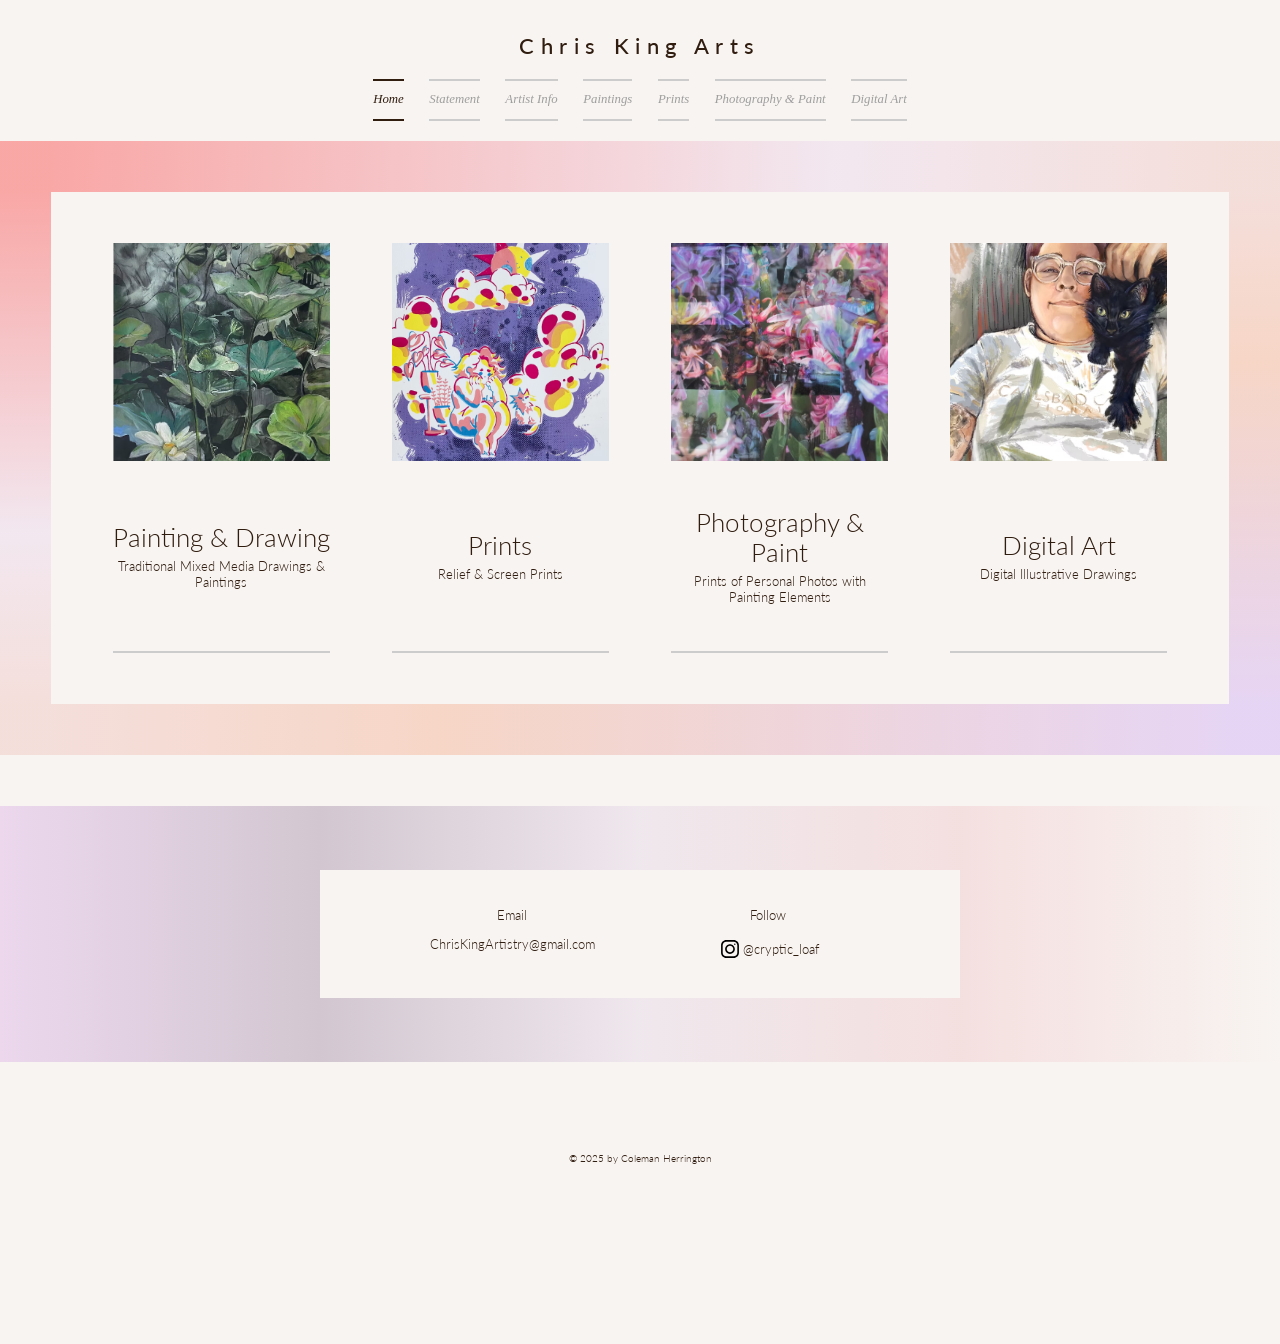
==== index.html @ 077ccdcd "home page" ====
<!DOCTYPE html>
<html lang="en">
<head>
    <meta charset="UTF-8">
    <meta name="viewport" content="width=device-width, initial-scale=1.0">
    <link rel="stylesheet" href="styles.css">
    <link rel="icon" type="image/x-icon" href="/images/favicon.ico">
    <title>Home | Chris King Arts</title>
</head>
<body>
    <header id="header-wrapper">
        <p id="title">Chris King Arts</p>
        <nav id="nav-wrapper">
            <a id="cur-page">Home</a>
            <a>Statement</a>
            <a>Artist Info</a>
            <a>Paintings</a>
            <a>Prints</a>
            <a>Photography & Paint</a>
            <a>Digital Art</a>
        </nav>
    </header>

    <main id="body-wrapper">
        <a>
            <img src="images/You Are Okay.png">
            <div class="text-wrapper">
                <p class="body-title">Painting & Drawing</p>
                <p>Traditional Mixed Media Drawings & Paintings</p>
            </div>
        </a>
        <a>
            <img src="images/Take Care.png">
            <div class="text-wrapper">
                <p class="body-title">Prints</p>
                <p>Relief & Screen Prints</p>
            </div>
        </a>
        <a>
            <img src="images/Dear Mom.png">
            <div class="text-wrapper">
                <p class="body-title">Photography & Paint</p>
                <p>Prints of Personal Photos with Painting Elements</p>
            </div>
        </a>
        <a>
            <img src="images/Sam and Nyx.png">
            <div class="text-wrapper">
                <p class="body-title">Digital Art</p>
                <p>Digital Illustrative Drawings</p>
            </div>
        </a>
    </main>

    <footer>
        <section id="media-wrapper">
            <div id="media">
                <p>Email</p>
                <p>Follow</p>
                <a target="_blank" href="mailto:chriskingartistry@gmail.com">ChrisKingArtistry@gmail.com</a>
                <a target="_blank" href="https://www.instagram.com/cryptic_loaf/"><img src="images/insta_icon.svg">@cryptic_loaf</a>
            </div>
        </section>
        <section id="copyright-wrapper">
            © 2025 by Coleman Herrington
        </section>
    </footer>
</body>
</html>
---- styles.css ----
@font-face {
    font-family: 'lato light';
    src: url('lato/Lato-Light.ttf');
}
@font-face {
    font-family: 'lato medium';
    src: url('lato/Lato-Medium.ttf');
}
a:link {
    text-decoration: none;
}
a:visited {
    text-decoration: none;
}

/*GLOBAL COLORS*/
:root {
    --background: rgb(248, 244, 241);
    --border: rgb(65, 65, 65);
    --border-unfocused: rgb(204, 204, 204);
    --text: rgb(48, 29, 16);
    --text-unfocused: rgb(158, 158, 158);
}

/*GLOBAL STYLES*/
* {
    background: var(--background);
    border-color: var(--border);
    color: var(--text);
    font-family: 'lato light';
    font-size: 1vw;
    margin: 0;
    padding: 0;
}

/*HEADER*/
#header-wrapper {
    align-items: center;
    box-sizing: border-box;
    display: flex;
    flex-direction: column;
    height: 11vw;
    justify-content: space-evenly;
    padding-top: 1vw;
}
#title {
    font-family: 'lato medium';
    font-size: 1.7vw;
    letter-spacing: 0.5vw;
}
#nav-wrapper {
    display: flex;
    flex-direction: row;
    gap: 2vw;
}
#nav-wrapper a:not(#cur-page){
    border-bottom: 2px solid var(--border-unfocused);
    border-top: 2px solid var(--border-unfocused);
    color: var(--text-unfocused);
    cursor: pointer;
    font-family: Georgia, 'Times New Roman', Times, serif;
    font-style: italic;
    padding: 0.9vw 0;
    transition: 0.4s;
}
#nav-wrapper a:not(#cur-page):hover {
    border-bottom: 2px solid;
    border-top: 2px solid;
    color: var(--text);
}
#cur-page {
    border-bottom: 2px solid;
    border-top: 2px solid;
    font-family: Georgia, 'Times New Roman', Times, serif;
    font-style: italic;
    padding: 0.9vw 0;
}

/*BODY*/
#body-wrapper {
    border: 4vw solid transparent;
    box-sizing: border-box;
    display: flex;
    height: 48vw;
    justify-content: space-evenly;
    padding: 4vw 0;

    border-image: linear-gradient(to bottom right,
        rgba(249, 135, 134, 0.7),
        rgba(240, 226, 239, 0.7),
        rgba(246, 201, 180, 0.7),
        rgba(222, 199, 245, 0.7)) 1;
}
#body-wrapper a {
    border-bottom: 2px solid var(--border-unfocused);
    cursor: pointer;
    display: flex;
    flex-direction: column;
    transition: 0.4s;
}
#body-wrapper a:hover {
    border-bottom: 2px solid var(--border);
}
#body-wrapper img {
    align-self: center;
    aspect-ratio: 1 / 1;
    object-fit: cover;
    width: 17vw;
}
.text-wrapper {
    display: flex;
    flex-direction: column;
    gap: 0.5vw;
    height: 100%;
    justify-content: center;
    text-align: center;
    width: 17vw;
}
.body-title {
    font-size: 2vw;
}

/*FOOTER*/
#media-wrapper {
    align-items: center;
    display: flex;
    height: 20vw;
    justify-content: center;
    margin: 4vw 0;

    background-image: linear-gradient(to right,
        rgba(231, 203, 236, 0.7),
        rgba(194, 180, 195, 0.7),
        rgba(235, 226, 235, 0.7),
        rgba(243, 215, 216, 0.7),
        rgba(248, 244, 241, 0.7));
}
#media {
    display: grid;
    grid-template-columns: 1fr 1fr;
    height: 50%;
    justify-items: center;
    row-gap: 1vw;
    width: 50%;

    box-sizing: border-box;
    padding: 0 5vw;
}
#media p {
    align-self: flex-end;
}
#media a {
    align-items: center;
    align-self: flex-start;
    cursor: pointer;
    display: flex;
}
#media img {
    aspect-ratio: 1 / 1;
    width: 2vw;
}
#copyright-wrapper {
    display: flex;
    font-size: 0.8vw;
    height: 15vw;
    justify-content: center;
    margin-top: 7vw;
}
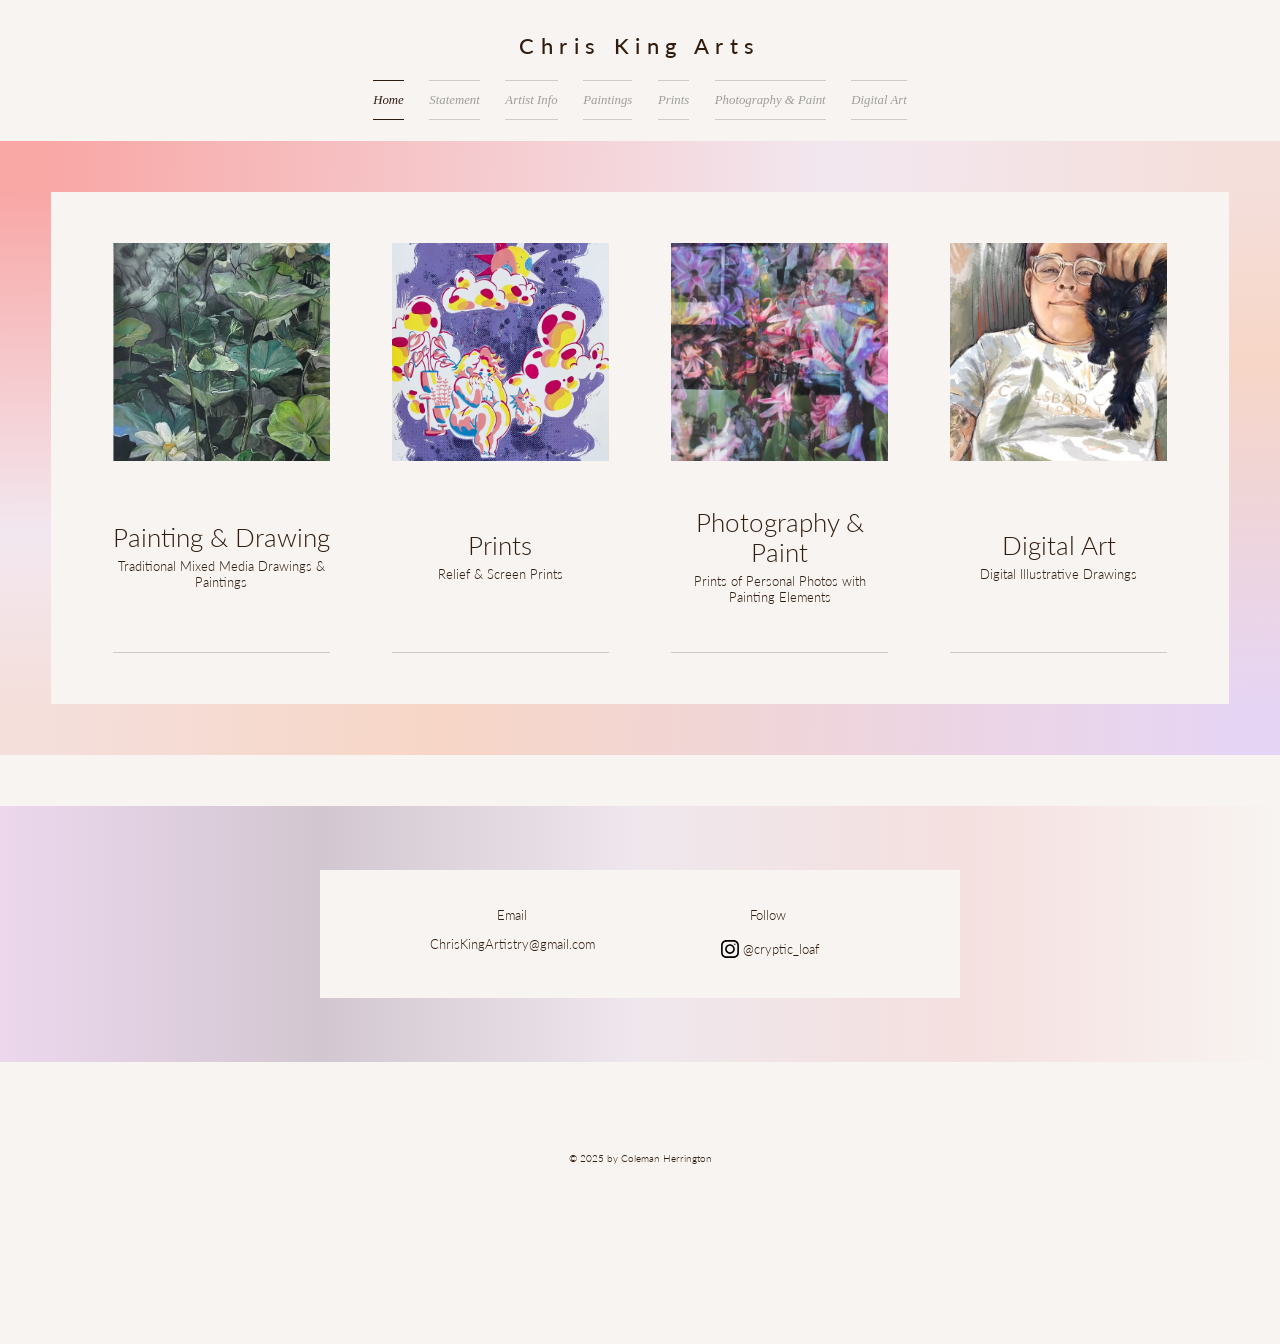
==== commit 2bea3ea1: "fixing borders & favicon" ====
--- a/index.html
+++ b/index.html
@@ -4,7 +4,7 @@
     <meta charset="UTF-8">
     <meta name="viewport" content="width=device-width, initial-scale=1.0">
     <link rel="stylesheet" href="styles.css">
-    <link rel="icon" type="image/x-icon" href="/images/favicon.ico">
+    <link rel="icon" type="image/x-icon" href="images/favicon.ico">
     <title>Home | Chris King Arts</title>
 </head>
 <body>
--- a/styles.css
+++ b/styles.css
@@ -54,8 +54,8 @@
     gap: 2vw;
 }
 #nav-wrapper a:not(#cur-page){
-    border-bottom: 2px solid var(--border-unfocused);
-    border-top: 2px solid var(--border-unfocused);
+    border-bottom: 0.138vw solid var(--border-unfocused);
+    border-top: 0.138vw solid var(--border-unfocused);
     color: var(--text-unfocused);
     cursor: pointer;
     font-family: Georgia, 'Times New Roman', Times, serif;
@@ -64,13 +64,13 @@
     transition: 0.4s;
 }
 #nav-wrapper a:not(#cur-page):hover {
-    border-bottom: 2px solid;
-    border-top: 2px solid;
+    border-bottom: 0.138vw solid;
+    border-top: 0.138vw solid;
     color: var(--text);
 }
 #cur-page {
-    border-bottom: 2px solid;
-    border-top: 2px solid;
+    border-bottom: 0.138vw solid;
+    border-top: 0.138vw solid;
     font-family: Georgia, 'Times New Roman', Times, serif;
     font-style: italic;
     padding: 0.9vw 0;
@@ -92,7 +92,7 @@
         rgba(222, 199, 245, 0.7)) 1;
 }
 #body-wrapper a {
-    border-bottom: 2px solid var(--border-unfocused);
+    border-bottom: 0.138vw solid var(--border-unfocused);
     cursor: pointer;
     display: flex;
     flex-direction: column;
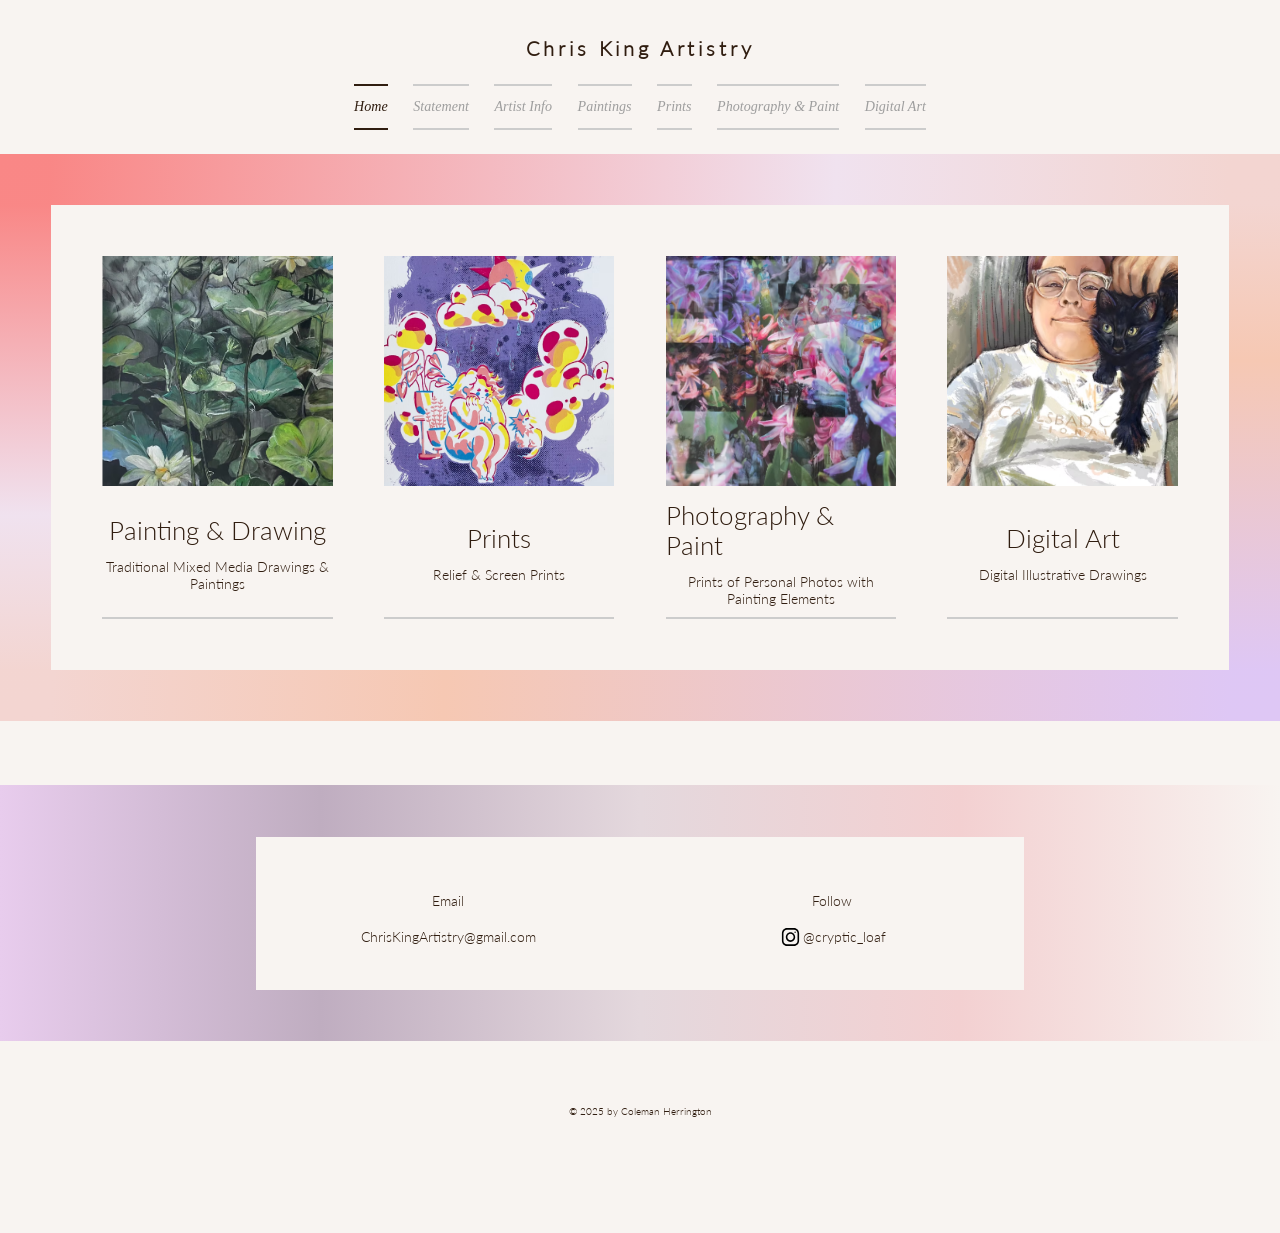
==== commit 07ca7b78: "Home Page (Again)" ====
--- a/index.html
+++ b/index.html
@@ -8,46 +8,47 @@
     <title>Home | Chris King Arts</title>
 </head>
 <body>
+
     <header id="header-wrapper">
-        <p id="title">Chris King Arts</p>
+        <h1 id="title">Chris King Artistry</h1>
         <nav id="nav-wrapper">
-            <a id="cur-page">Home</a>
-            <a>Statement</a>
-            <a>Artist Info</a>
-            <a>Paintings</a>
-            <a>Prints</a>
-            <a>Photography & Paint</a>
-            <a>Digital Art</a>
+            <a class="nav-button" id="cur-page">Home</a>
+            <a class="nav-button">Statement</a>
+            <a class="nav-button">Artist Info</a>
+            <a class="nav-button">Paintings</a>
+            <a class="nav-button">Prints</a>
+            <a class="nav-button">Photography & Paint</a>
+            <a class="nav-button">Digital Art</a>
         </nav>
     </header>
 
-    <main id="body-wrapper">
-        <a>
-            <img src="images/You Are Okay.png">
+    <main id="main-wrapper">
+        <a class="main-button">
+            <img class="main-image" src="images/You Are Okay.png">
             <div class="text-wrapper">
-                <p class="body-title">Painting & Drawing</p>
-                <p>Traditional Mixed Media Drawings & Paintings</p>
+                <p class="main-title"> Painting & Drawing</p>
+                <p class="main-text">Traditional Mixed Media Drawings & Paintings</p>
             </div>
         </a>
-        <a>
-            <img src="images/Take Care.png">
+        <a class="main-button">
+            <img class="main-image" src="images/Take Care.png">
             <div class="text-wrapper">
-                <p class="body-title">Prints</p>
-                <p>Relief & Screen Prints</p>
+                <p class="main-title">Prints</p>
+                <p class="main-text">Relief & Screen Prints</p>
             </div>
         </a>
-        <a>
-            <img src="images/Dear Mom.png">
+        <a class="main-button">
+            <img class="main-image" src="images/Dear Mom.png">
             <div class="text-wrapper">
-                <p class="body-title">Photography & Paint</p>
-                <p>Prints of Personal Photos with Painting Elements</p>
+                <p class="main-title">Photography & Paint</p>
+                <p class="main-text">Prints of Personal Photos with Painting Elements</p>
             </div>
         </a>
-        <a>
-            <img src="images/Sam and Nyx.png">
+        <a class="main-button">
+            <img class="main-image" src="images/Sam and Nyx.png">
             <div class="text-wrapper">
-                <p class="body-title">Digital Art</p>
-                <p>Digital Illustrative Drawings</p>
+                <p class="main-title">Digital Art</p>
+                <p class="main-text">Digital Illustrative Drawings</p>
             </div>
         </a>
     </main>
@@ -55,15 +56,18 @@
     <footer>
         <section id="media-wrapper">
             <div id="media">
-                <p>Email</p>
-                <p>Follow</p>
-                <a target="_blank" href="mailto:chriskingartistry@gmail.com">ChrisKingArtistry@gmail.com</a>
-                <a target="_blank" href="https://www.instagram.com/cryptic_loaf/"><img src="images/insta_icon.svg">@cryptic_loaf</a>
+                <p class="media-text">Email</p>
+                <p class="media-text">Follow</p>
+                <a target="_blank" class="media-link" href="mailto:chriskingartistry@gmail.com">
+                    ChrisKingArtistry@gmail.com
+                </a>
+                <a target="_blank" class="media-link" href="https://www.instagram.com/cryptic_loaf/">
+                    <img src="images/insta_icon.svg" style="width: 2vw; aspect-ratio: 1 / 1;">
+                    <p>@cryptic_loaf</p>
+                </a>
             </div>
         </section>
-        <section id="copyright-wrapper">
-            © 2025 by Coleman Herrington
-        </section>
+        <section id="foot">© 2025 by Coleman Herrington</section>
     </footer>
 </body>
 </html>
--- a/styles.css
+++ b/styles.css
@@ -2,18 +2,14 @@
     font-family: 'lato light';
     src: url('lato/Lato-Light.ttf');
 }
-@font-face {
-    font-family: 'lato medium';
-    src: url('lato/Lato-Medium.ttf');
-}
+
 a:link {
-    text-decoration: none;
+  text-decoration: none;
 }
 a:visited {
-    text-decoration: none;
+  text-decoration: none;
 }
 
-/*GLOBAL COLORS*/
 :root {
     --background: rgb(248, 244, 241);
     --border: rgb(65, 65, 65);
@@ -21,148 +17,132 @@
     --text: rgb(48, 29, 16);
     --text-unfocused: rgb(158, 158, 158);
 }
-
-/*GLOBAL STYLES*/
 * {
-    background: var(--background);
+    background-color: var(--background);
     border-color: var(--border);
     color: var(--text);
     font-family: 'lato light';
-    font-size: 1vw;
+    font-size: 1.1vw;
     margin: 0;
     padding: 0;
 }
 
-/*HEADER*/
+/*  HEADER  */
 #header-wrapper {
     align-items: center;
     box-sizing: border-box;
     display: flex;
     flex-direction: column;
-    height: 11vw;
+    height: 12vw;
     justify-content: space-evenly;
     padding-top: 1vw;
 }
 #title {
-    font-family: 'lato medium';
-    font-size: 1.7vw;
-    letter-spacing: 0.5vw;
+    font-size: 1.6vw;
+    letter-spacing: 0.3vw;
 }
 #nav-wrapper {
     display: flex;
-    flex-direction: row;
     gap: 2vw;
 }
-#nav-wrapper a:not(#cur-page){
-    border-bottom: 0.138vw solid var(--border-unfocused);
-    border-top: 0.138vw solid var(--border-unfocused);
-    color: var(--text-unfocused);
+.nav-button {
+    border-bottom: 2px solid;
+    border-top: 2px solid;
     cursor: pointer;
     font-family: Georgia, 'Times New Roman', Times, serif;
     font-style: italic;
-    padding: 0.9vw 0;
+    padding-bottom: 1vw;
+    padding-top: 1vw;
+}
+.nav-button:not(#cur-page){
+    border-color: var(--border-unfocused);
+    color: var(--text-unfocused);
+    cursor: pointer;
     transition: 0.4s;
 }
-#nav-wrapper a:not(#cur-page):hover {
-    border-bottom: 0.138vw solid;
-    border-top: 0.138vw solid;
+.nav-button:not(#cur-page):hover {
+    border-color: var(--border);
     color: var(--text);
 }
-#cur-page {
-    border-bottom: 0.138vw solid;
-    border-top: 0.138vw solid;
-    font-family: Georgia, 'Times New Roman', Times, serif;
-    font-style: italic;
-    padding: 0.9vw 0;
+
+#main-wrapper {
+    border: 4vw solid transparent;
+    display: flex;
+    justify-content: space-between;
+    padding: 4vw;
+
+    border-image: linear-gradient(to bottom right,
+        rgb(249, 135, 134),
+        rgb(240, 226, 239),
+        rgb(246, 200, 179),
+        rgb(222, 199, 245)) 1;
+}
+.main-button {
+    border-bottom: 2px solid var(--border-unfocused);
+    cursor: pointer;
+    transition: 0.4s;
+    width: 18vw;
+}
+.main-button:hover {
+    border-color: var(--border);
+}
+.main-image {
+    aspect-ratio: 1 / 1;
+    object-fit: cover;
+    width: 100%;;
+}
+.text-wrapper {
+    align-items: center;
+    display: flex;
+    flex-direction: column;
+    gap: 1vw;
+    height: 10vw;
+    justify-content: center;
+}
+.main-title {
+    font-size: 2vw;
+}
+.main-text {
+    text-align: center;
 }
 
-/*BODY*/
-#body-wrapper {
-    border: 4vw solid transparent;
-    box-sizing: border-box;
-    display: flex;
-    height: 48vw;
-    justify-content: space-evenly;
-    padding: 4vw 0;
-
-    border-image: linear-gradient(to bottom right,
-        rgba(249, 135, 134, 0.7),
-        rgba(240, 226, 239, 0.7),
-        rgba(246, 201, 180, 0.7),
-        rgba(222, 199, 245, 0.7)) 1;
-}
-#body-wrapper a {
-    border-bottom: 0.138vw solid var(--border-unfocused);
-    cursor: pointer;
-    display: flex;
-    flex-direction: column;
-    transition: 0.4s;
-}
-#body-wrapper a:hover {
-    border-bottom: 2px solid var(--border);
-}
-#body-wrapper img {
-    align-self: center;
-    aspect-ratio: 1 / 1;
-    object-fit: cover;
-    width: 17vw;
-}
-.text-wrapper {
-    display: flex;
-    flex-direction: column;
-    gap: 0.5vw;
-    height: 100%;
-    justify-content: center;
-    text-align: center;
-    width: 17vw;
-}
-.body-title {
-    font-size: 2vw;
-}
-
-/*FOOTER*/
 #media-wrapper {
     align-items: center;
     display: flex;
     height: 20vw;
     justify-content: center;
-    margin: 4vw 0;
+    margin-top: 5vw;
 
-    background-image: linear-gradient(to right,
-        rgba(231, 203, 236, 0.7),
-        rgba(194, 180, 195, 0.7),
-        rgba(235, 226, 235, 0.7),
-        rgba(243, 215, 216, 0.7),
-        rgba(248, 244, 241, 0.7));
+    background: linear-gradient(to right,
+        rgb(232, 204, 237),
+        rgb(191, 173, 192),
+        rgb(228, 216, 221),
+        rgb(243, 208, 209),
+        rgb(248, 244, 241));
 }
 #media {
+    box-sizing: border-box;
     display: grid;
     grid-template-columns: 1fr 1fr;
-    height: 50%;
+    height: 60%;
     justify-items: center;
-    row-gap: 1vw;
-    width: 50%;
-
-    box-sizing: border-box;
-    padding: 0 5vw;
+    padding-bottom: 2vw;
+    padding-top: 2vw;
+    width: 60%;
 }
-#media p {
-    align-self: flex-end;
+.media-text {
+    align-self: end;
 }
-#media a {
+.media-link {
     align-items: center;
-    align-self: flex-start;
+    align-self: center;
     cursor: pointer;
     display: flex;
 }
-#media img {
-    aspect-ratio: 1 / 1;
-    width: 2vw;
-}
-#copyright-wrapper {
-    display: flex;
+#foot {
+    box-sizing: border-box;
     font-size: 0.8vw;
     height: 15vw;
-    justify-content: center;
-    margin-top: 7vw;
-}
+    padding-top: 5vw;
+    text-align: center;
+}
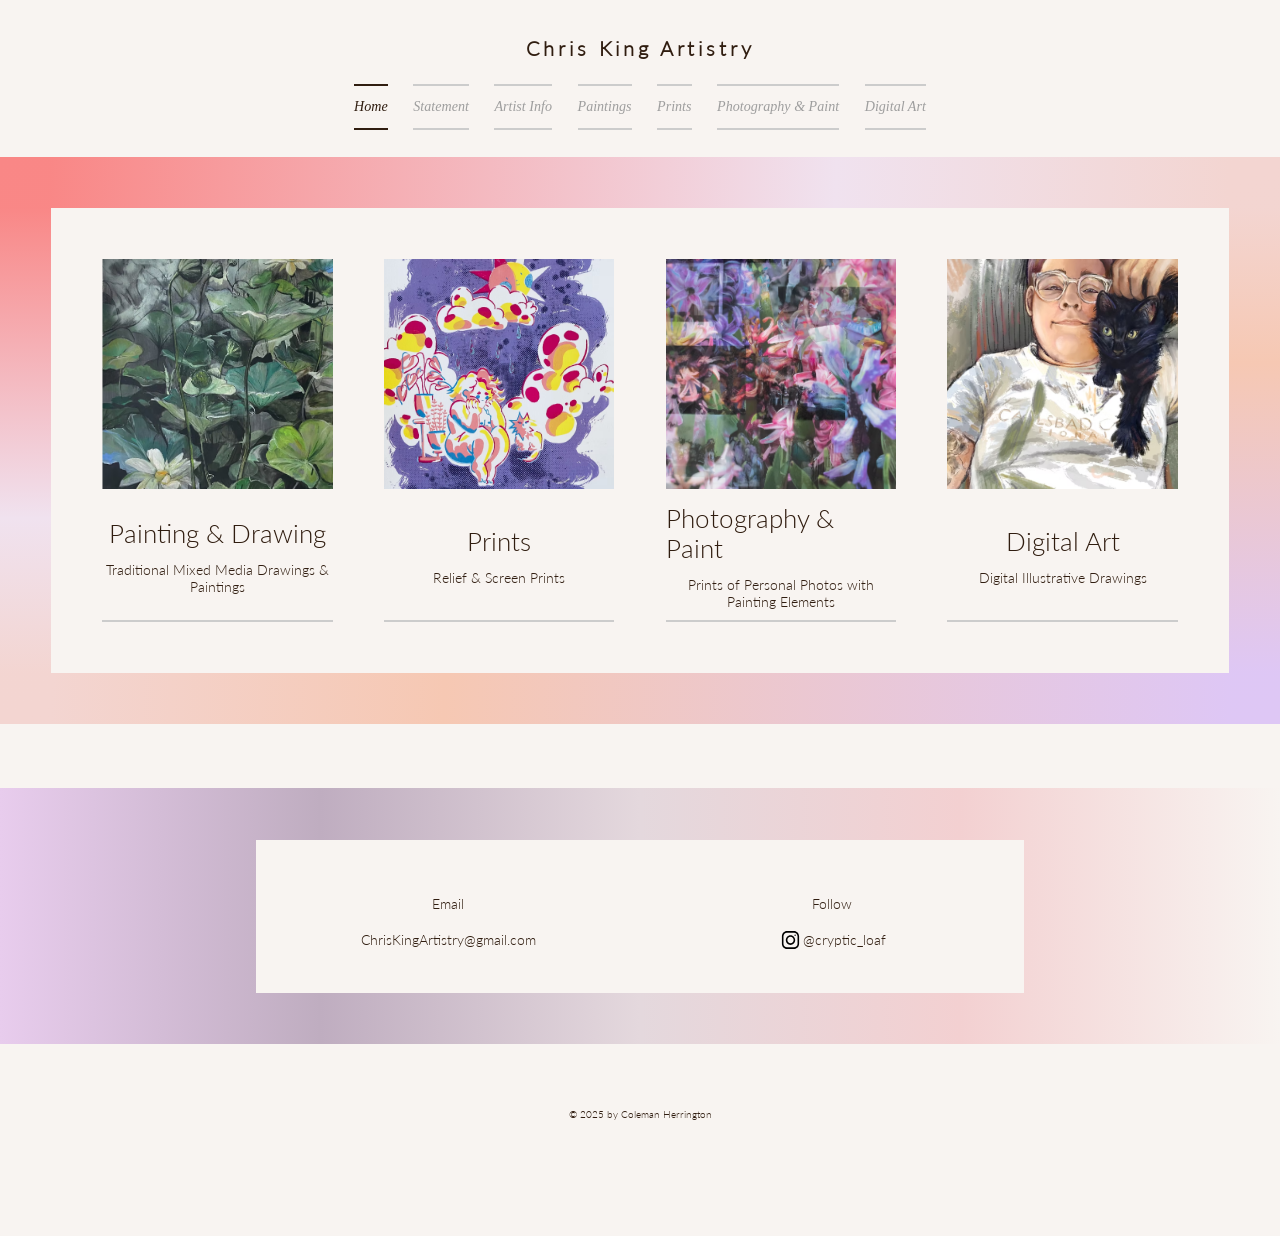
==== commit f97c41e6: "Making the header it's own html page" ====
--- a/index.html
+++ b/index.html
@@ -6,21 +6,11 @@
     <link rel="stylesheet" href="styles.css">
     <link rel="icon" type="image/x-icon" href="images/favicon.ico">
     <title>Home | Chris King Arts</title>
+
 </head>
 <body>
 
-    <header id="header-wrapper">
-        <h1 id="title">Chris King Artistry</h1>
-        <nav id="nav-wrapper">
-            <a class="nav-button" id="cur-page">Home</a>
-            <a class="nav-button">Statement</a>
-            <a class="nav-button">Artist Info</a>
-            <a class="nav-button">Paintings</a>
-            <a class="nav-button">Prints</a>
-            <a class="nav-button">Photography & Paint</a>
-            <a class="nav-button">Digital Art</a>
-        </nav>
-    </header>
+    <iframe src="header.html" title="header" id="header"></iframe>
 
     <main id="main-wrapper">
         <a class="main-button">
@@ -69,5 +59,6 @@
         </section>
         <section id="foot">© 2025 by Coleman Herrington</section>
     </footer>
+
 </body>
 </html>
--- a/styles.css
+++ b/styles.css
@@ -10,6 +10,7 @@
   text-decoration: none;
 }
 
+/*  VARIABLES  */
 :root {
     --background: rgb(248, 244, 241);
     --border: rgb(65, 65, 65);
@@ -17,6 +18,7 @@
     --text: rgb(48, 29, 16);
     --text-unfocused: rgb(158, 158, 158);
 }
+/*  GENERAL STYLES  */
 * {
     background-color: var(--background);
     border-color: var(--border);
@@ -27,44 +29,14 @@
     padding: 0;
 }
 
-/*  HEADER  */
-#header-wrapper {
-    align-items: center;
-    box-sizing: border-box;
-    display: flex;
-    flex-direction: column;
+/*  MAKING THE IFRAME ELEMENT FIT  */
+#header {
+    border: none;
+    width: 100%;
     height: 12vw;
-    justify-content: space-evenly;
-    padding-top: 1vw;
-}
-#title {
-    font-size: 1.6vw;
-    letter-spacing: 0.3vw;
-}
-#nav-wrapper {
-    display: flex;
-    gap: 2vw;
-}
-.nav-button {
-    border-bottom: 2px solid;
-    border-top: 2px solid;
-    cursor: pointer;
-    font-family: Georgia, 'Times New Roman', Times, serif;
-    font-style: italic;
-    padding-bottom: 1vw;
-    padding-top: 1vw;
-}
-.nav-button:not(#cur-page){
-    border-color: var(--border-unfocused);
-    color: var(--text-unfocused);
-    cursor: pointer;
-    transition: 0.4s;
-}
-.nav-button:not(#cur-page):hover {
-    border-color: var(--border);
-    color: var(--text);
 }
 
+/*  MAIN BODY  */
 #main-wrapper {
     border: 4vw solid transparent;
     display: flex;
@@ -106,6 +78,7 @@
     text-align: center;
 }
 
+/*  MEDIA AT THE BOTTOM OF THE PAGE  */
 #media-wrapper {
     align-items: center;
     display: flex;
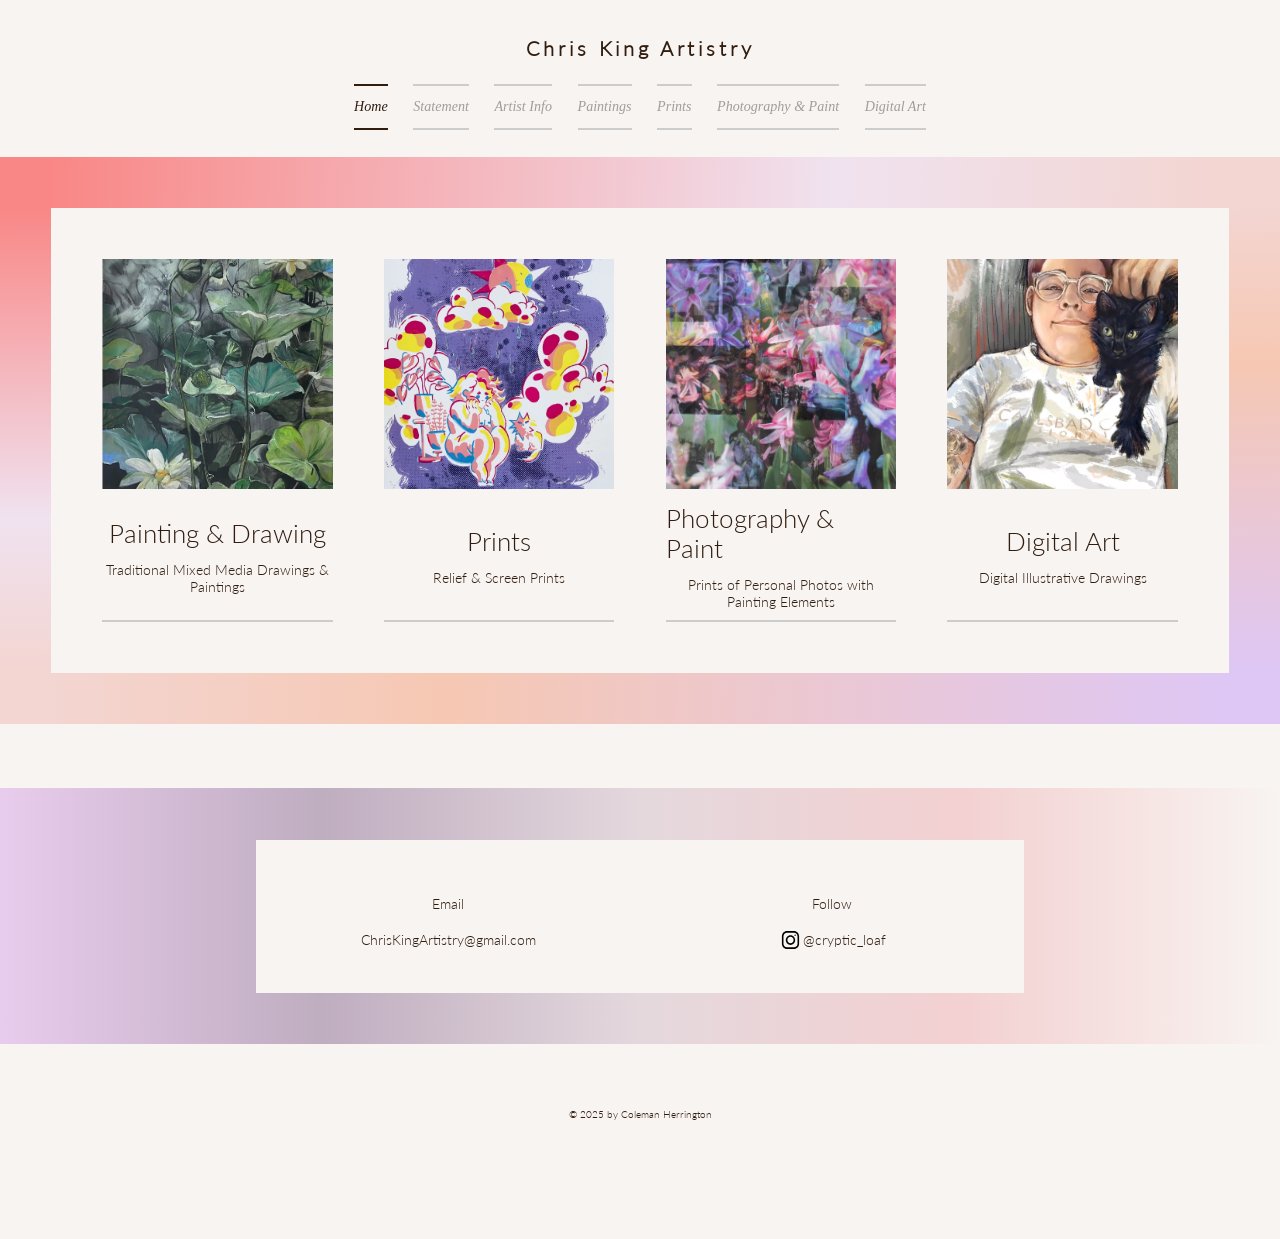
==== commit 0714ec86: "Statement & info pages (& cleanup)" ====
--- a/index.html
+++ b/index.html
@@ -4,6 +4,7 @@
     <meta charset="UTF-8">
     <meta name="viewport" content="width=device-width, initial-scale=1.0">
     <link rel="stylesheet" href="styles.css">
+    <link rel="stylesheet" href="general.css">
     <link rel="icon" type="image/x-icon" href="images/favicon.ico">
     <title>Home | Chris King Arts</title>
 
@@ -13,37 +14,40 @@
     <iframe src="header.html" title="header" id="header"></iframe>
 
     <main id="main-wrapper">
-        <a class="main-button">
+
+        <a class="main-button" href="paintings.html">
             <img class="main-image" src="images/You Are Okay.png">
             <div class="text-wrapper">
                 <p class="main-title"> Painting & Drawing</p>
                 <p class="main-text">Traditional Mixed Media Drawings & Paintings</p>
             </div>
         </a>
-        <a class="main-button">
+        <a class="main-button" href="prints.html">
             <img class="main-image" src="images/Take Care.png">
             <div class="text-wrapper">
                 <p class="main-title">Prints</p>
                 <p class="main-text">Relief & Screen Prints</p>
             </div>
         </a>
-        <a class="main-button">
+        <a class="main-button" href="photos.html">
             <img class="main-image" src="images/Dear Mom.png">
             <div class="text-wrapper">
                 <p class="main-title">Photography & Paint</p>
                 <p class="main-text">Prints of Personal Photos with Painting Elements</p>
             </div>
         </a>
-        <a class="main-button">
+        <a class="main-button" href="digital.html">
             <img class="main-image" src="images/Sam and Nyx.png">
             <div class="text-wrapper">
                 <p class="main-title">Digital Art</p>
                 <p class="main-text">Digital Illustrative Drawings</p>
             </div>
         </a>
+        
     </main>
 
     <footer>
+
         <section id="media-wrapper">
             <div id="media">
                 <p class="media-text">Email</p>
@@ -57,7 +61,9 @@
                 </a>
             </div>
         </section>
-        <section id="foot">© 2025 by Coleman Herrington</section>
+
+        <iframe src="footer.html" title="footer" id="footer"></iframe>
+
     </footer>
 
 </body>
--- a/styles.css
+++ b/styles.css
@@ -1,15 +1,3 @@
-@font-face {
-    font-family: 'lato light';
-    src: url('lato/Lato-Light.ttf');
-}
-
-a:link {
-  text-decoration: none;
-}
-a:visited {
-  text-decoration: none;
-}
-
 /*  VARIABLES  */
 :root {
     --background: rgb(248, 244, 241);
@@ -17,23 +5,6 @@
     --border-unfocused: rgb(204, 204, 204);
     --text: rgb(48, 29, 16);
     --text-unfocused: rgb(158, 158, 158);
-}
-/*  GENERAL STYLES  */
-* {
-    background-color: var(--background);
-    border-color: var(--border);
-    color: var(--text);
-    font-family: 'lato light';
-    font-size: 1.1vw;
-    margin: 0;
-    padding: 0;
-}
-
-/*  MAKING THE IFRAME ELEMENT FIT  */
-#header {
-    border: none;
-    width: 100%;
-    height: 12vw;
 }
 
 /*  MAIN BODY  */
@@ -112,10 +83,4 @@
     cursor: pointer;
     display: flex;
 }
-#foot {
-    box-sizing: border-box;
-    font-size: 0.8vw;
-    height: 15vw;
-    padding-top: 5vw;
-    text-align: center;
-}+
--- a/general.css
+++ b/general.css
@@ -0,0 +1,43 @@
+@font-face {
+    font-family: 'lato light';
+    src: url('lato/Lato-Light.ttf');
+}
+
+a:link {
+  text-decoration: none;
+}
+a:visited {
+  text-decoration: none;
+}
+
+/*  VARIABLES  */
+:root {
+    --background: rgb(248, 244, 241);
+    --border: rgb(65, 65, 65);
+    --border-unfocused: rgb(204, 204, 204);
+    --text: rgb(48, 29, 16);
+    --text-unfocused: rgb(158, 158, 158);
+}
+/*  GENERAL STYLES  */
+* {
+    background-color: var(--background);
+    border-color: var(--border);
+    color: var(--text);
+    font-family: 'lato light';
+    font-size: 1.1vw;
+    margin: 0;
+    padding: 0;
+}
+
+/*  MAKING THE IFRAME ELEMENT FIT  */
+#header {
+    border: none;
+    width: 100%;
+    height: 12vw;
+}
+
+#footer {
+    border: none;
+    width: 100%;
+    height: 15vw;    
+}
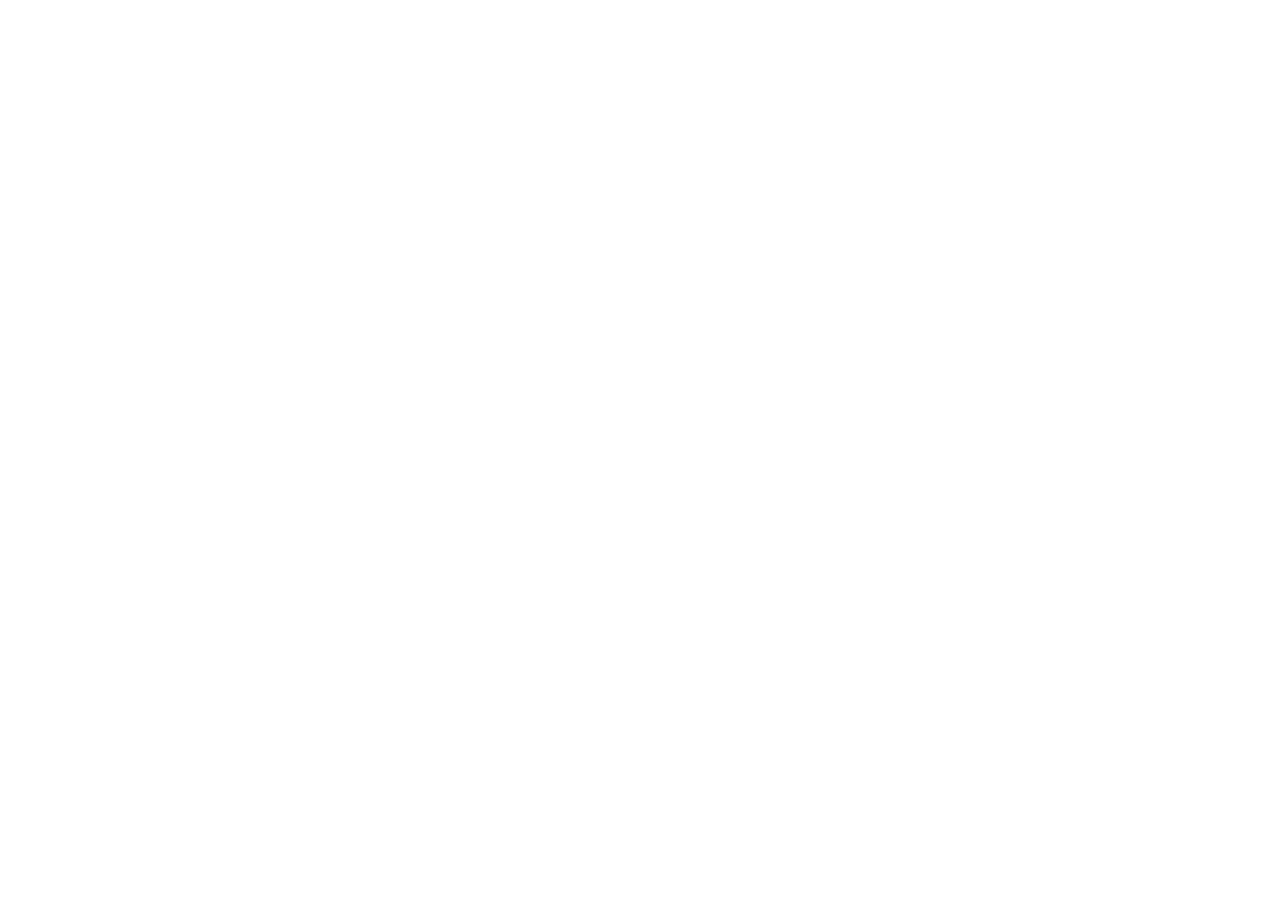
==== commit d3ffbfe4: "first commit" ====
--- a/index.html
+++ b/index.html
@@ -3,68 +3,9 @@
 <head>
     <meta charset="UTF-8">
     <meta name="viewport" content="width=device-width, initial-scale=1.0">
-    <link rel="stylesheet" href="styles.css">
-    <link rel="stylesheet" href="general.css">
-    <link rel="icon" type="image/x-icon" href="images/favicon.ico">
     <title>Home | Chris King Arts</title>
-
 </head>
 <body>
-
-    <iframe src="header.html" title="header" id="header"></iframe>
-
-    <main id="main-wrapper">
-
-        <a class="main-button" href="paintings.html">
-            <img class="main-image" src="images/You Are Okay.png">
-            <div class="text-wrapper">
-                <p class="main-title"> Painting & Drawing</p>
-                <p class="main-text">Traditional Mixed Media Drawings & Paintings</p>
-            </div>
-        </a>
-        <a class="main-button" href="prints.html">
-            <img class="main-image" src="images/Take Care.png">
-            <div class="text-wrapper">
-                <p class="main-title">Prints</p>
-                <p class="main-text">Relief & Screen Prints</p>
-            </div>
-        </a>
-        <a class="main-button" href="photos.html">
-            <img class="main-image" src="images/Dear Mom.png">
-            <div class="text-wrapper">
-                <p class="main-title">Photography & Paint</p>
-                <p class="main-text">Prints of Personal Photos with Painting Elements</p>
-            </div>
-        </a>
-        <a class="main-button" href="digital.html">
-            <img class="main-image" src="images/Sam and Nyx.png">
-            <div class="text-wrapper">
-                <p class="main-title">Digital Art</p>
-                <p class="main-text">Digital Illustrative Drawings</p>
-            </div>
-        </a>
-        
-    </main>
-
-    <footer>
-
-        <section id="media-wrapper">
-            <div id="media">
-                <p class="media-text">Email</p>
-                <p class="media-text">Follow</p>
-                <a target="_blank" class="media-link" href="mailto:chriskingartistry@gmail.com">
-                    ChrisKingArtistry@gmail.com
-                </a>
-                <a target="_blank" class="media-link" href="https://www.instagram.com/cryptic_loaf/">
-                    <img src="images/insta_icon.svg" style="width: 2vw; aspect-ratio: 1 / 1;">
-                    <p>@cryptic_loaf</p>
-                </a>
-            </div>
-        </section>
-
-        <iframe src="footer.html" title="footer" id="footer"></iframe>
-
-    </footer>
-
+    
 </body>
 </html>
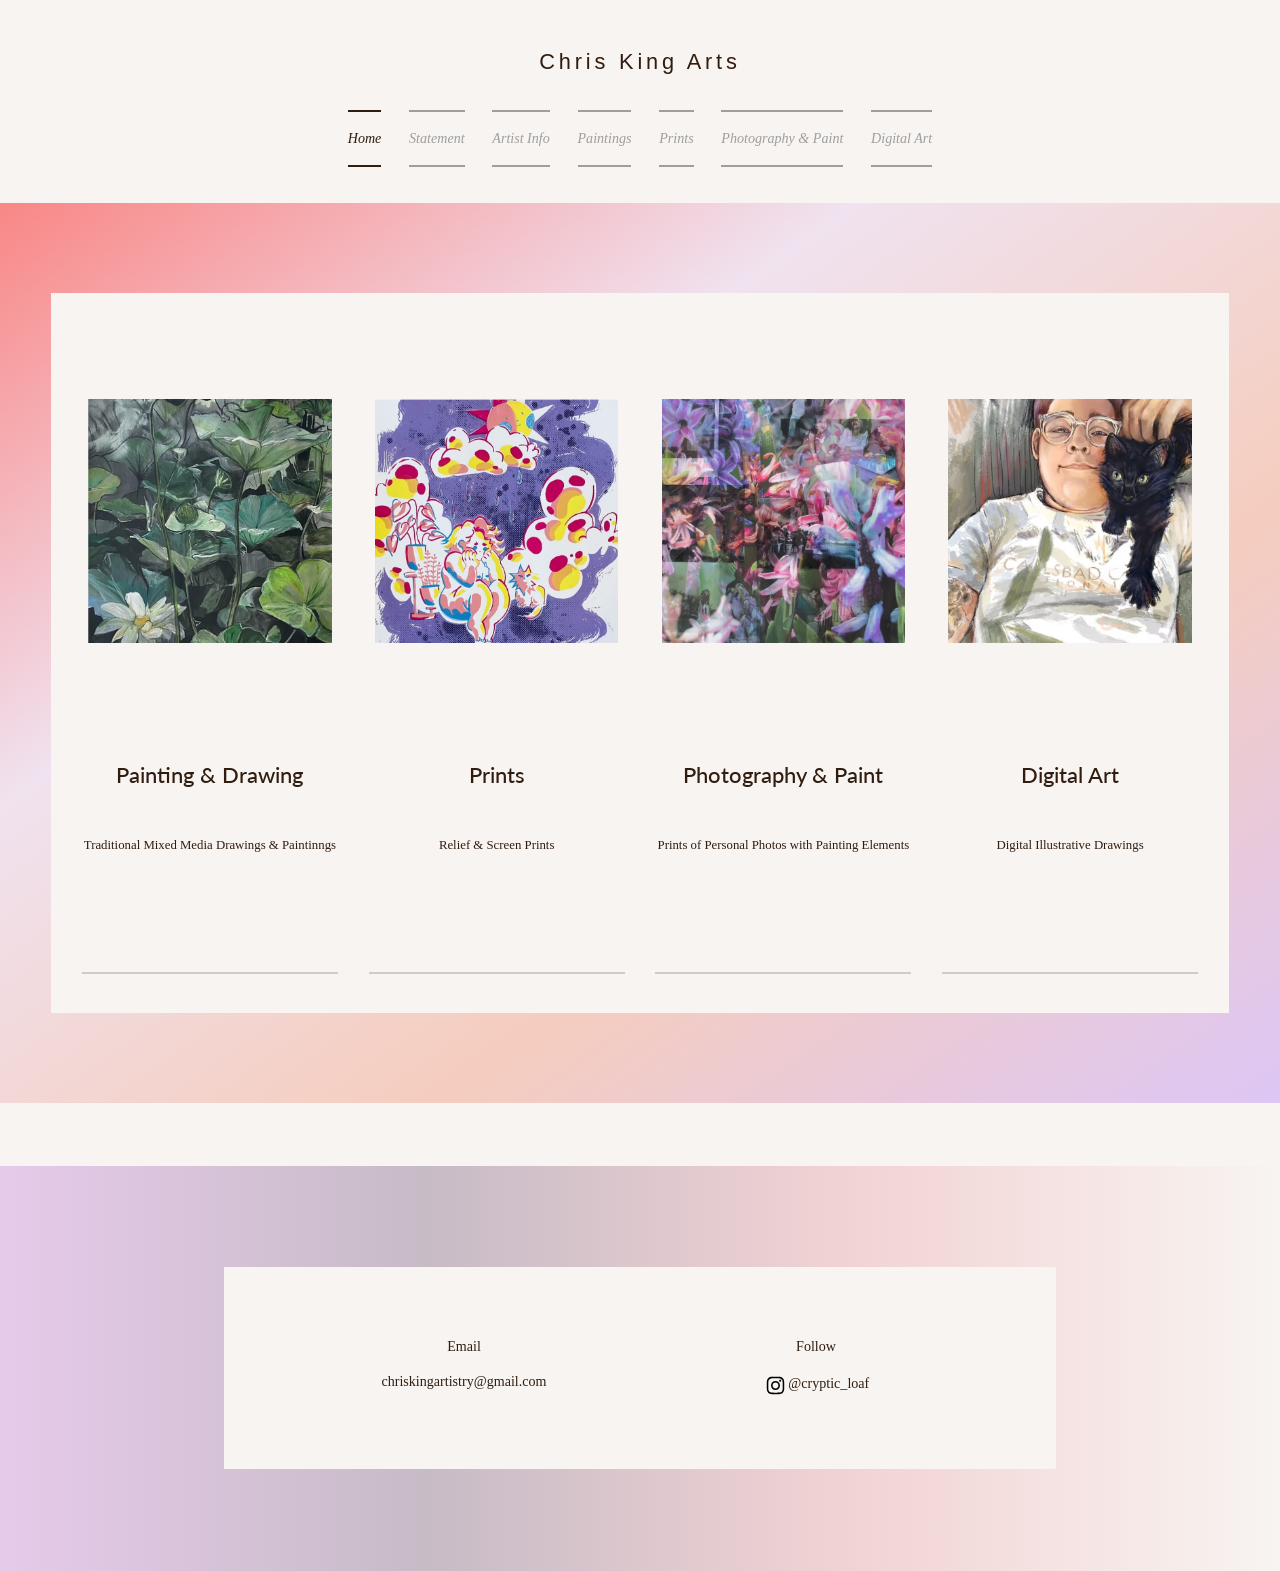
==== commit d3d9b95a: "Home Page" ====
--- a/index.html
+++ b/index.html
@@ -4,8 +4,67 @@
     <meta charset="UTF-8">
     <meta name="viewport" content="width=device-width, initial-scale=1.0">
     <title>Home | Chris King Arts</title>
+    <link rel="stylesheet" href="./styles.css">
 </head>
 <body>
-    
+    <div id="header-wrapper">
+        <header>
+            <a href="./index.html" id="title">Chris King Arts</a>
+        </header>
+        <nav id="nav-buttons">
+            <a class="nav-button" id="active-page" href="./index.html">Home</a>
+            <a class="nav-button">Statement</a>
+            <a class="nav-button">Artist Info</a>
+            <a class="nav-button">Paintings</a>
+            <a class="nav-button">Prints</a>
+            <a class="nav-button">Photography & Paint</a>
+            <a class="nav-button">Digital Art</a>
+        </nav>
+    </div>
+
+    <div id="main-border">
+        <section id="main-wrapper">
+            <button class="main-button">
+                <img src="./images/You Are Okay.png" class="main-image">
+                <div class="main-text-wrapper">
+                    <p class="main-title">Painting & Drawing</p>
+                    <p class="main-body">Traditional Mixed Media Drawings & Paintinngs</p>
+                </div>
+            </button>
+            <button class="main-button">
+                <img src="./images/Take Care.png" class="main-image">
+                <div class="main-text-wrapper">
+                    <p class="main-title">Prints</p>
+                    <p class="main-body">Relief & Screen Prints</p>
+                </div>
+            </button>
+            <button class="main-button">
+                <img src="./images/Dear Mom.png" class="main-image">
+                <div class="main-text-wrapper">
+                    <p class="main-title">Photography & Paint</p>
+                    <p class="main-body">Prints of Personal Photos with Painting Elements</p>
+                </div>
+            </button>
+            <button class="main-button">
+                <img src="./images/Sam & Nyx.png" class="main-image">
+                <div class="main-text-wrapper">
+                    <p class="main-title">Digital Art</p>
+                    <p class="main-body">Digital Illustrative Drawings</p>
+                </div>
+            </button>
+        </section>
+    </div>
+
+    <div id="links-border">
+        <section id="links-wrapper">
+            <p class="links-header">Email</p>
+            <p class="links-header">Follow</p>
+            <a class="links-content" href="mailto:chriskingartistry@gmail.com">chriskingartistry@gmail.com</a>
+            <a id="insta-wrapper" class="links-content" href="https://www.instagram.com/cryptic_loaf/" target="_blank">
+                <img src="./images/insta-icon.svg" style="width: 2vw; height: 2vw;">
+                <p style="padding-top: 0.2vw;">@cryptic_loaf</p>
+            </a>
+        </section>
+    </div>
 </body>
 </html>
--- a/styles.css
+++ b/styles.css
@@ -0,0 +1,177 @@
+@font-face {
+    font-family: 'lato-light';
+    src: url('./font/Lato-light.ttf');
+}
+@font-face {
+    font-family: 'lato-medium';
+    src: url('./font/Lato-Medium.ttf');
+}
+
+:root {
+    --background: rgb(248, 244, 241);
+    --text: rgb(48, 29, 16);
+    --borders: rgb(65, 65, 65);
+    --text-unfocused: rgb(158, 158, 158);
+    --borders-unfocused: rgb(204, 204, 204);
+}
+
+* {
+    background-color: var(--background);
+    color: var(--text);
+    border-color: var(--borders);
+    padding: 0;
+    margin: 0;
+
+    font-family: 'lato-light';
+    font-size: 1.1vw;
+}
+
+a {
+    cursor: pointer;
+}
+a:link {
+  text-decoration: none;
+}
+
+a:visited {
+  text-decoration: none;
+}
+
+a:hover {
+  text-decoration: none;
+}
+
+a:active {
+  text-decoration: none;
+}
+
+
+#header-wrapper {
+    display: flex;
+    flex-direction: column;
+    align-items: center;
+    justify-content: space-evenly;
+
+    height: 22vh;
+    margin-top: 0.5vh;
+    box-sizing: border-box;
+    padding-top: 1vh;
+}
+
+#title {
+    font-size: 1.7vw;
+    letter-spacing: 0.3vw;
+    font-family: Verdana, Geneva, Tahoma, sans-serif;
+}
+
+#nav-buttons {
+    display: flex;
+    width: 50vw;
+    justify-content: space-evenly;
+}
+.nav-button {
+    font-family: Georgia, 'Times New Roman', Times, serif;
+    font-style: italic;
+
+    border: none;
+    border-top: 0.3vh solid;
+    border-bottom: 0.3vh solid;
+    padding: 2vh 0;
+}
+.nav-button:not(#active-page) {
+    color: var(--text-unfocused);
+    transition: 0.5s;
+}
+.nav-button:not(#active-page):hover {
+    color: var(--text);
+}
+
+#main-border {
+    display: flex;
+    align-items: center;
+    justify-content: center;
+
+    background-image: linear-gradient(to bottom right,
+    rgb(249, 135, 134),
+    rgb(240, 226, 239),
+    rgb(245, 205, 190),
+    rgb(221, 198, 245));
+    height: 100vh;
+}
+#main-wrapper {
+    display: flex;
+    box-sizing: border-box;
+    padding: 3% 0;
+    justify-content: space-evenly;
+    width: 92%;
+    height: 80%;
+}
+.main-button {
+    cursor: pointer;
+    width: 20vw;
+    border: none;
+    border-bottom: 0.3vh solid var(--borders-unfocused);
+    transition: 0.5s;
+
+    display: flex;
+    flex-direction: column;
+    align-items: center;
+    justify-content: space-evenly;
+}
+.main-button:hover {
+    border-color: var(--borders);
+}
+.main-image {
+    object-fit: cover;
+    aspect-ratio: 1/1;
+    width: 19vw;
+}
+.main-text-wrapper {
+    display: flex;
+    flex-direction: column;
+    height: 30%;
+    justify-content: space-evenly;
+}
+.main-title {
+    font-size: 1.7vw;
+    font-family: 'lato-medium';
+}
+.main-body {
+    font-size: 1vw;
+}
+
+#links-border {
+    height: 45vh;
+    display: flex;
+    align-items: center;
+    justify-content: center;
+    background-image: linear-gradient(to right,
+    rgb(230, 202, 234),
+    rgb(199, 187, 198),
+    rgb(242, 211, 212),
+    rgb(248, 244, 241));
+
+    margin-top: 7vh;
+}
+#links-wrapper {
+    height: 50%;
+    width: 65%;
+
+    display: grid;
+    grid-template-columns: 1fr 1fr;
+    row-gap: 2vh;
+
+    box-sizing: border-box;
+    padding: 0 5vw;
+}
+.links-header {
+    align-self: end;
+    justify-self: center;
+}
+.links-content {
+    align-self: start;
+    justify-self: center;
+}
+#insta-wrapper {
+    display: flex;
+}
